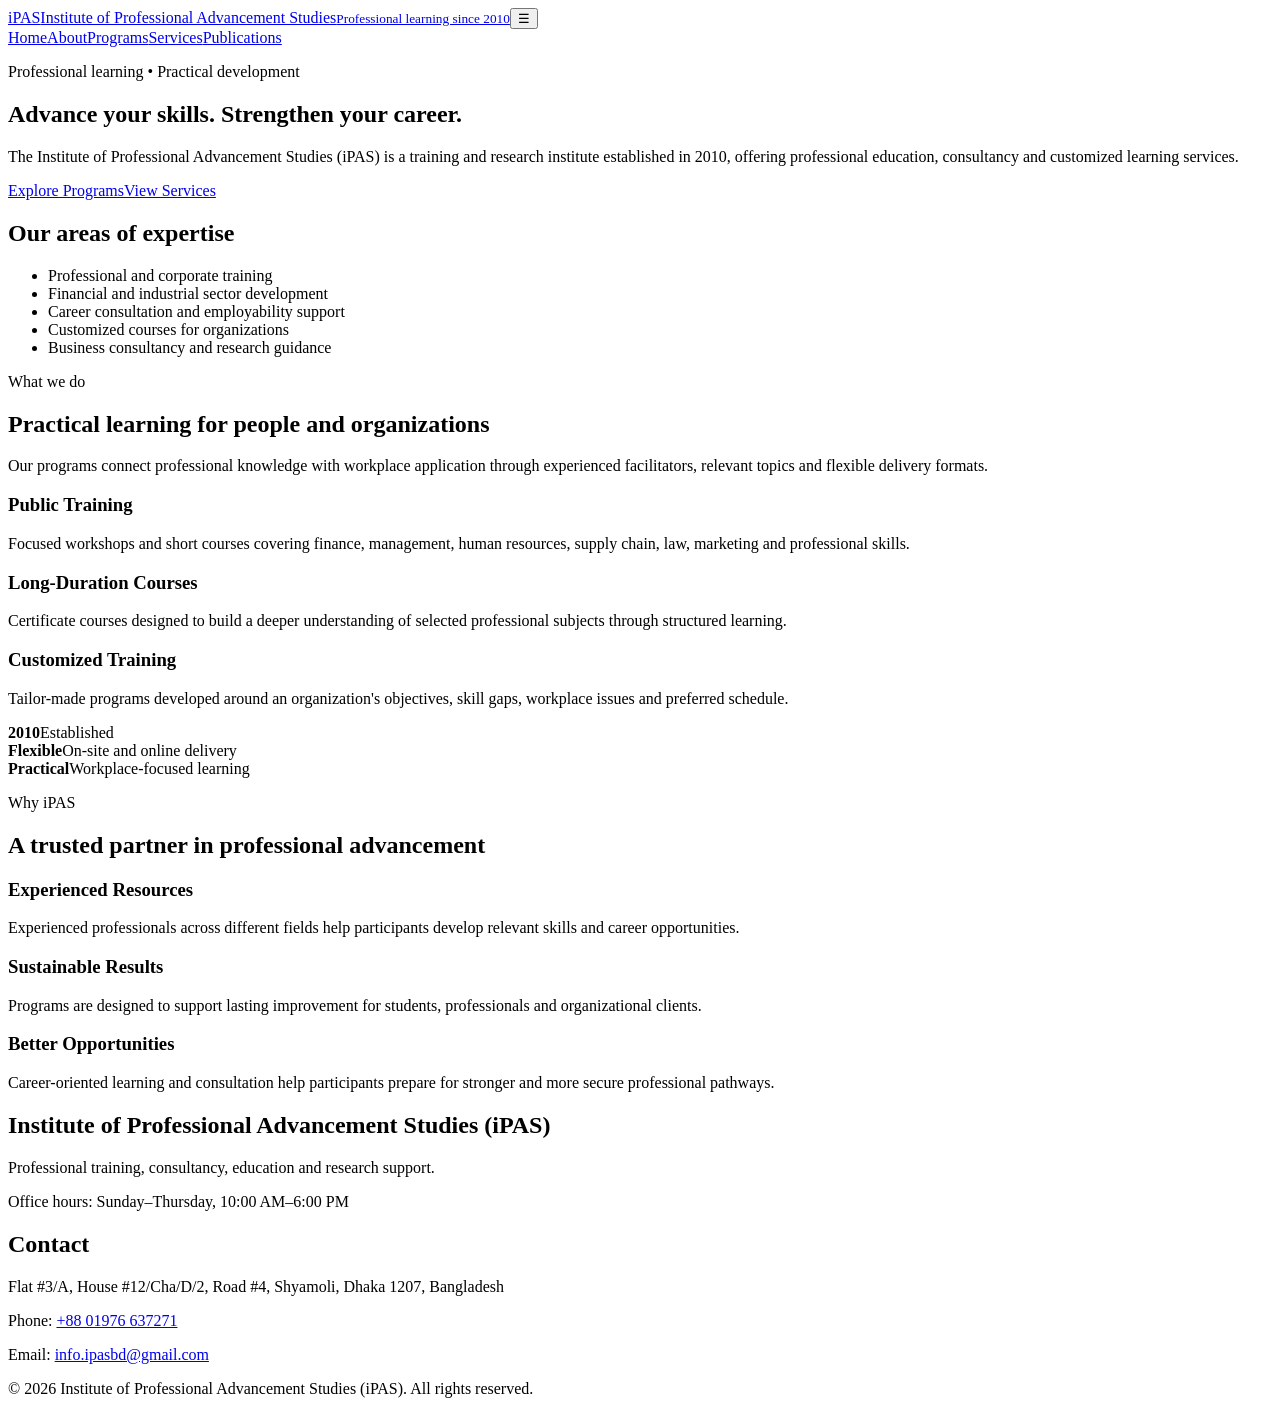
==== index.html @ 0a1c3b0c "Add complete iPAS website" ====
<!doctype html><html lang="en"><head><meta charset="utf-8"><meta name="viewport" content="width=device-width,initial-scale=1"><title>Institute of Professional Advancement Studies (iPAS)</title><meta name="description" content="iPAS provides professional training, consultancy, customized learning and career development services in Bangladesh."><link rel="stylesheet" href="assets/css/style.css"></head><body><header class="site-header"><div class="container nav-wrap"><a class="brand" href="index.html"><span class="brand-mark">iPAS</span><span class="brand-text">Institute of Professional Advancement Studies<small>Professional learning since 2010</small></span></a><button class="menu-button" aria-label="Open navigation" aria-expanded="false">☰</button><nav class="nav"><a class="active" href="index.html">Home</a><a href="about.html">About</a><a href="programs.html">Programs</a><a href="services.html">Services</a><a href="publications.html">Publications</a></nav></div></header><main><section class="hero"><div class="container hero-grid"><div><p class="eyebrow">Professional learning • Practical development</p><h1>Advance your skills. Strengthen your career.</h1><p class="lead">The Institute of Professional Advancement Studies (iPAS) is a training and research institute established in 2010, offering professional education, consultancy and customized learning services.</p><div class="button-row"><a class="btn" href="programs.html">Explore Programs</a><a class="btn secondary" href="services.html">View Services</a></div></div><aside class="hero-panel"><h2>Our areas of expertise</h2><ul class="check-list"><li>Professional and corporate training</li><li>Financial and industrial sector development</li><li>Career consultation and employability support</li><li>Customized courses for organizations</li><li>Business consultancy and research guidance</li></ul></aside></div></section><section class="section"><div class="container"><div class="section-head"><p class="eyebrow">What we do</p><h2>Practical learning for people and organizations</h2><p>Our programs connect professional knowledge with workplace application through experienced facilitators, relevant topics and flexible delivery formats.</p></div><div class="grid three"><article class="card"><h3>Public Training</h3><p>Focused workshops and short courses covering finance, management, human resources, supply chain, law, marketing and professional skills.</p></article><article class="card"><h3>Long-Duration Courses</h3><p>Certificate courses designed to build a deeper understanding of selected professional subjects through structured learning.</p></article><article class="card"><h3>Customized Training</h3><p>Tailor-made programs developed around an organization's objectives, skill gaps, workplace issues and preferred schedule.</p></article></div><div class="stat-band"><div class="stat"><strong>2010</strong><span>Established</span></div><div class="stat"><strong>Flexible</strong><span>On-site and online delivery</span></div><div class="stat"><strong>Practical</strong><span>Workplace-focused learning</span></div></div></div></section><section class="section alt"><div class="container"><div class="section-head"><p class="eyebrow">Why iPAS</p><h2>A trusted partner in professional advancement</h2></div><div class="grid three"><article class="card"><h3>Experienced Resources</h3><p>Experienced professionals across different fields help participants develop relevant skills and career opportunities.</p></article><article class="card"><h3>Sustainable Results</h3><p>Programs are designed to support lasting improvement for students, professionals and organizational clients.</p></article><article class="card"><h3>Better Opportunities</h3><p>Career-oriented learning and consultation help participants prepare for stronger and more secure professional pathways.</p></article></div></div></section></main><footer class="site-footer"><div class="container"><div class="footer-grid"><div><h2>Institute of Professional Advancement Studies (iPAS)</h2><p>Professional training, consultancy, education and research support.</p><p>Office hours: Sunday–Thursday, 10:00 AM–6:00 PM</p></div><div><h2>Contact</h2><p>Flat #3/A, House #12/Cha/D/2, Road #4, Shyamoli, Dhaka 1207, Bangladesh</p><p>Phone: <a href="tel:+8801976637271">+88 01976 637271</a></p><p>Email: <a href="mailto:info.ipasbd@gmail.com">info.ipasbd@gmail.com</a></p></div></div><div class="copyright">© 2026 Institute of Professional Advancement Studies (iPAS). All rights reserved.</div></div></footer><script src="assets/js/main.js"></script></body></html>
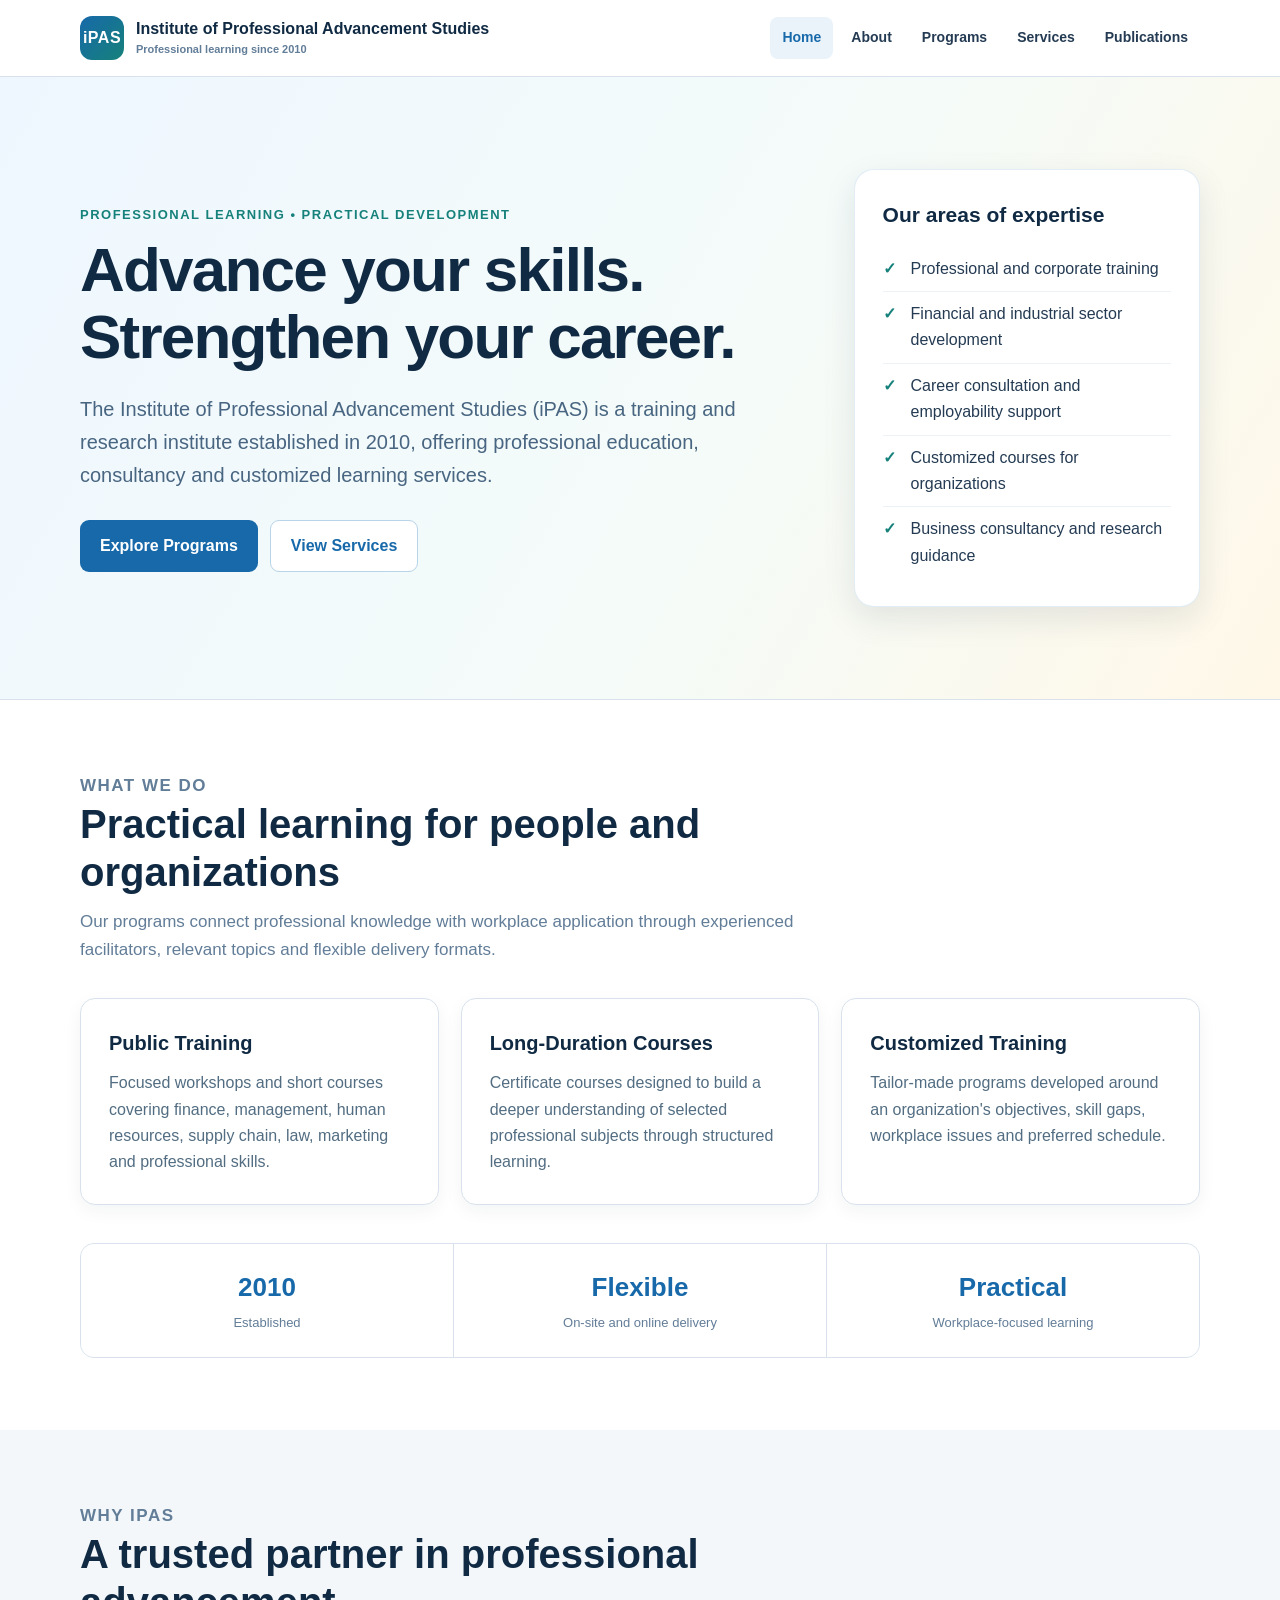
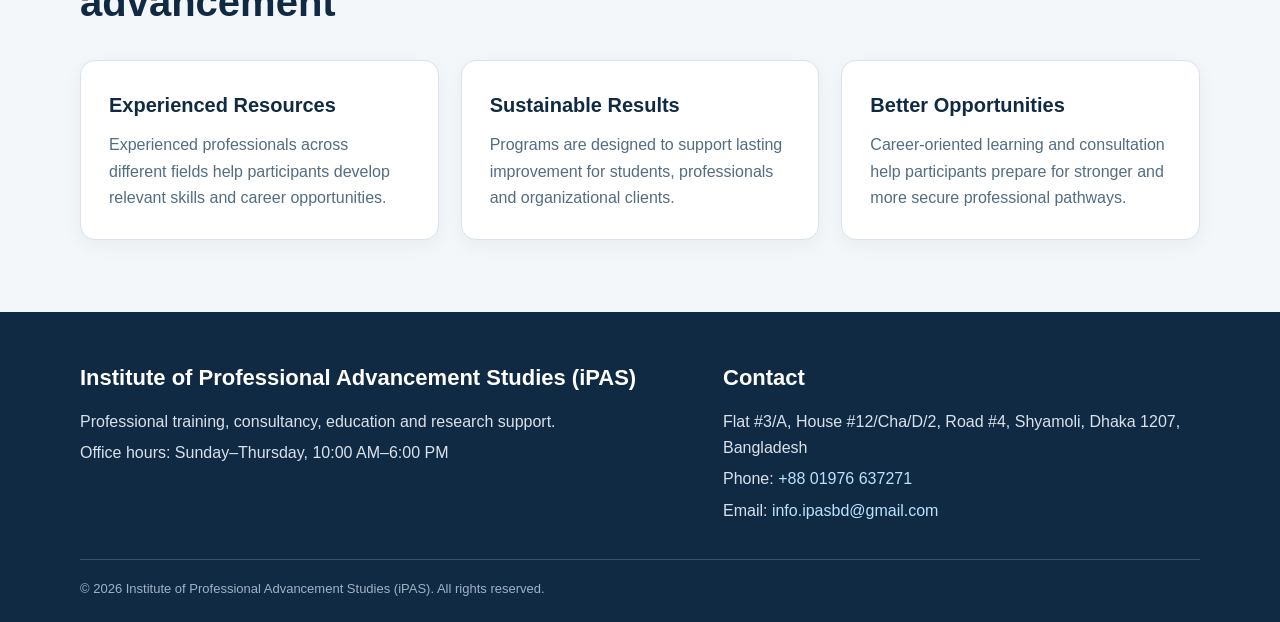
==== commit 126f8d85: "Add files via upload" ====
--- a/index.html
+++ b/index.html
@@ -1 +1 @@
-<!doctype html><html lang="en"><head><meta charset="utf-8"><meta name="viewport" content="width=device-width,initial-scale=1"><title>Institute of Professional Advancement Studies (iPAS)</title><meta name="description" content="iPAS provides professional training, consultancy, customized learning and career development services in Bangladesh."><link rel="stylesheet" href="assets/css/style.css"></head><body><header class="site-header"><div class="container nav-wrap"><a class="brand" href="index.html"><span class="brand-mark">iPAS</span><span class="brand-text">Institute of Professional Advancement Studies<small>Professional learning since 2010</small></span></a><button class="menu-button" aria-label="Open navigation" aria-expanded="false">☰</button><nav class="nav"><a class="active" href="index.html">Home</a><a href="about.html">About</a><a href="programs.html">Programs</a><a href="services.html">Services</a><a href="publications.html">Publications</a></nav></div></header><main><section class="hero"><div class="container hero-grid"><div><p class="eyebrow">Professional learning • Practical development</p><h1>Advance your skills. Strengthen your career.</h1><p class="lead">The Institute of Professional Advancement Studies (iPAS) is a training and research institute established in 2010, offering professional education, consultancy and customized learning services.</p><div class="button-row"><a class="btn" href="programs.html">Explore Programs</a><a class="btn secondary" href="services.html">View Services</a></div></div><aside class="hero-panel"><h2>Our areas of expertise</h2><ul class="check-list"><li>Professional and corporate training</li><li>Financial and industrial sector development</li><li>Career consultation and employability support</li><li>Customized courses for organizations</li><li>Business consultancy and research guidance</li></ul></aside></div></section><section class="section"><div class="container"><div class="section-head"><p class="eyebrow">What we do</p><h2>Practical learning for people and organizations</h2><p>Our programs connect professional knowledge with workplace application through experienced facilitators, relevant topics and flexible delivery formats.</p></div><div class="grid three"><article class="card"><h3>Public Training</h3><p>Focused workshops and short courses covering finance, management, human resources, supply chain, law, marketing and professional skills.</p></article><article class="card"><h3>Long-Duration Courses</h3><p>Certificate courses designed to build a deeper understanding of selected professional subjects through structured learning.</p></article><article class="card"><h3>Customized Training</h3><p>Tailor-made programs developed around an organization's objectives, skill gaps, workplace issues and preferred schedule.</p></article></div><div class="stat-band"><div class="stat"><strong>2010</strong><span>Established</span></div><div class="stat"><strong>Flexible</strong><span>On-site and online delivery</span></div><div class="stat"><strong>Practical</strong><span>Workplace-focused learning</span></div></div></div></section><section class="section alt"><div class="container"><div class="section-head"><p class="eyebrow">Why iPAS</p><h2>A trusted partner in professional advancement</h2></div><div class="grid three"><article class="card"><h3>Experienced Resources</h3><p>Experienced professionals across different fields help participants develop relevant skills and career opportunities.</p></article><article class="card"><h3>Sustainable Results</h3><p>Programs are designed to support lasting improvement for students, professionals and organizational clients.</p></article><article class="card"><h3>Better Opportunities</h3><p>Career-oriented learning and consultation help participants prepare for stronger and more secure professional pathways.</p></article></div></div></section></main><footer class="site-footer"><div class="container"><div class="footer-grid"><div><h2>Institute of Professional Advancement Studies (iPAS)</h2><p>Professional training, consultancy, education and research support.</p><p>Office hours: Sunday–Thursday, 10:00 AM–6:00 PM</p></div><div><h2>Contact</h2><p>Flat #3/A, House #12/Cha/D/2, Road #4, Shyamoli, Dhaka 1207, Bangladesh</p><p>Phone: <a href="tel:+8801976637271">+88 01976 637271</a></p><p>Email: <a href="mailto:info.ipasbd@gmail.com">info.ipasbd@gmail.com</a></p></div></div><div class="copyright">© 2026 Institute of Professional Advancement Studies (iPAS). All rights reserved.</div></div></footer><script src="assets/js/main.js"></script></body></html>
+<!doctype html><html lang="en"><head><meta charset="utf-8"><meta name="viewport" content="width=device-width,initial-scale=1"><title>Institute of Professional Advancement Studies (iPAS)</title><meta name="description" content="iPAS provides professional training, consultancy, customized learning and career development services in Bangladesh."><link rel="stylesheet" href="style.css"></head><body><header class="site-header"><div class="container nav-wrap"><a class="brand" href="index.html"><span class="brand-mark">iPAS</span><span class="brand-text">Institute of Professional Advancement Studies<small>Professional learning since 2010</small></span></a><button class="menu-button" aria-label="Open navigation" aria-expanded="false">☰</button><nav class="nav"><a class="active" href="index.html">Home</a><a href="about.html">About</a><a href="programs.html">Programs</a><a href="services.html">Services</a><a href="publications.html">Publications</a></nav></div></header><main><section class="hero"><div class="container hero-grid"><div><p class="eyebrow">Professional learning • Practical development</p><h1>Advance your skills. Strengthen your career.</h1><p class="lead">The Institute of Professional Advancement Studies (iPAS) is a training and research institute established in 2010, offering professional education, consultancy and customized learning services.</p><div class="button-row"><a class="btn" href="programs.html">Explore Programs</a><a class="btn secondary" href="services.html">View Services</a></div></div><aside class="hero-panel"><h2>Our areas of expertise</h2><ul class="check-list"><li>Professional and corporate training</li><li>Financial and industrial sector development</li><li>Career consultation and employability support</li><li>Customized courses for organizations</li><li>Business consultancy and research guidance</li></ul></aside></div></section><section class="section"><div class="container"><div class="section-head"><p class="eyebrow">What we do</p><h2>Practical learning for people and organizations</h2><p>Our programs connect professional knowledge with workplace application through experienced facilitators, relevant topics and flexible delivery formats.</p></div><div class="grid three"><article class="card"><h3>Public Training</h3><p>Focused workshops and short courses covering finance, management, human resources, supply chain, law, marketing and professional skills.</p></article><article class="card"><h3>Long-Duration Courses</h3><p>Certificate courses designed to build a deeper understanding of selected professional subjects through structured learning.</p></article><article class="card"><h3>Customized Training</h3><p>Tailor-made programs developed around an organization's objectives, skill gaps, workplace issues and preferred schedule.</p></article></div><div class="stat-band"><div class="stat"><strong>2010</strong><span>Established</span></div><div class="stat"><strong>Flexible</strong><span>On-site and online delivery</span></div><div class="stat"><strong>Practical</strong><span>Workplace-focused learning</span></div></div></div></section><section class="section alt"><div class="container"><div class="section-head"><p class="eyebrow">Why iPAS</p><h2>A trusted partner in professional advancement</h2></div><div class="grid three"><article class="card"><h3>Experienced Resources</h3><p>Experienced professionals across different fields help participants develop relevant skills and career opportunities.</p></article><article class="card"><h3>Sustainable Results</h3><p>Programs are designed to support lasting improvement for students, professionals and organizational clients.</p></article><article class="card"><h3>Better Opportunities</h3><p>Career-oriented learning and consultation help participants prepare for stronger and more secure professional pathways.</p></article></div></div></section></main><footer class="site-footer"><div class="container"><div class="footer-grid"><div><h2>Institute of Professional Advancement Studies (iPAS)</h2><p>Professional training, consultancy, education and research support.</p><p>Office hours: Sunday–Thursday, 10:00 AM–6:00 PM</p></div><div><h2>Contact</h2><p>Flat #3/A, House #12/Cha/D/2, Road #4, Shyamoli, Dhaka 1207, Bangladesh</p><p>Phone: <a href="tel:+8801976637271">+88 01976 637271</a></p><p>Email: <a href="mailto:info.ipasbd@gmail.com">info.ipasbd@gmail.com</a></p></div></div><div class="copyright">© 2026 Institute of Professional Advancement Studies (iPAS). All rights reserved.</div></div></footer><script src="main.js"></script></body></html>
--- a/style.css
+++ b/style.css
@@ -0,0 +1,2 @@
+:root{--navy:#102a43;--blue:#1769aa;--teal:#16817a;--gold:#e0a72f;--ink:#243b53;--muted:#627d98;--line:#d9e2ec;--soft:#f3f7fa;--white:#fff;--shadow:0 12px 32px rgba(16,42,67,.10)}
+*{box-sizing:border-box}html{scroll-behavior:smooth}body{margin:0;color:var(--ink);font-family:Inter,"Segoe UI",Arial,sans-serif;line-height:1.65;background:var(--white)}a{color:var(--blue);text-decoration:none}a:hover{text-decoration:underline}.container{width:min(1120px,calc(100% - 40px));margin:auto}.site-header{position:sticky;top:0;z-index:20;background:rgba(255,255,255,.96);border-bottom:1px solid var(--line);backdrop-filter:blur(10px)}.nav-wrap{min-height:76px;display:flex;align-items:center;justify-content:space-between;gap:24px}.brand{display:flex;align-items:center;gap:12px;color:var(--navy);font-weight:800;text-decoration:none}.brand:hover{text-decoration:none}.brand-mark{display:grid;place-items:center;width:44px;height:44px;border-radius:12px;background:linear-gradient(135deg,var(--blue),var(--teal));color:#fff;font-size:16px;letter-spacing:.5px}.brand-text{line-height:1.15}.brand-text small{display:block;margin-top:4px;color:var(--muted);font-size:11px;font-weight:600}.nav{display:flex;align-items:center;gap:6px}.nav a{padding:9px 12px;border-radius:8px;color:var(--ink);font-size:14px;font-weight:650}.nav a:hover,.nav a.active{color:var(--blue);background:#eaf3fa;text-decoration:none}.hero{padding:92px 0;background:linear-gradient(120deg,#eef7ff 0%,#f4fbf9 55%,#fff8e8 100%);border-bottom:1px solid var(--line)}.hero-grid{display:grid;grid-template-columns:1.35fr .65fr;gap:54px;align-items:center}.eyebrow{margin:0 0 12px;color:var(--teal);font-size:13px;font-weight:800;letter-spacing:1.5px;text-transform:uppercase}.hero h1,.page-hero h1{margin:0;color:var(--navy);font-size:clamp(38px,5vw,62px);line-height:1.08;letter-spacing:-1.8px}.hero .lead{max-width:760px;margin:22px 0 28px;color:#486581;font-size:20px}.button-row{display:flex;flex-wrap:wrap;gap:12px}.btn{display:inline-flex;align-items:center;justify-content:center;padding:12px 20px;border-radius:9px;background:var(--blue);color:#fff;font-weight:750}.btn:hover{background:#12578e;color:#fff;text-decoration:none}.btn.secondary{background:#fff;color:var(--blue);border:1px solid #b8d4e8}.hero-panel{padding:28px;border-radius:20px;background:#fff;box-shadow:var(--shadow);border:1px solid rgba(23,105,170,.12)}.hero-panel h2{margin:0 0 14px;color:var(--navy);font-size:21px}.check-list{margin:0;padding:0;list-style:none}.check-list li{position:relative;padding:9px 0 9px 28px;border-bottom:1px solid #edf2f7}.check-list li:last-child{border:0}.check-list li:before{content:"✓";position:absolute;left:0;color:var(--teal);font-weight:900}.section{padding:72px 0}.section.alt{background:var(--soft)}.section-head{max-width:760px;margin-bottom:34px}.section-head h2,.content h2{margin:0 0 12px;color:var(--navy);font-size:clamp(28px,3.5vw,40px);line-height:1.2}.section-head p{margin:0;color:var(--muted);font-size:17px}.grid{display:grid;gap:22px}.grid.three{grid-template-columns:repeat(3,1fr)}.grid.two{grid-template-columns:repeat(2,1fr)}.card{padding:28px;border:1px solid var(--line);border-radius:15px;background:#fff;box-shadow:0 6px 18px rgba(16,42,67,.05)}.card h3{margin:0 0 10px;color:var(--navy);font-size:20px}.card p{margin:0;color:#526d82}.card ul{margin:12px 0 0;padding-left:20px}.stat-band{display:grid;grid-template-columns:repeat(3,1fr);gap:1px;margin-top:38px;overflow:hidden;border:1px solid var(--line);border-radius:14px;background:var(--line)}.stat{padding:22px;background:#fff;text-align:center}.stat strong{display:block;color:var(--blue);font-size:26px}.stat span{color:var(--muted);font-size:13px}.page-hero{padding:66px 0;background:linear-gradient(120deg,#edf6fd,#f5fbf9)}.page-hero h1{font-size:clamp(36px,4.5vw,54px)}.page-hero p{max-width:790px;margin:18px 0 0;color:#486581;font-size:19px}.content{max-width:850px}.content h2{margin-top:42px;font-size:30px}.content h2:first-child{margin-top:0}.content h3{margin:26px 0 8px;color:var(--navy)}.content p{margin:0 0 16px}.content ul{padding-left:22px}.notice{padding:20px 22px;border-left:4px solid var(--gold);border-radius:8px;background:#fff9e9}.person-list{display:grid;grid-template-columns:repeat(3,1fr);gap:14px;margin-top:20px}.person{padding:16px;border-radius:10px;background:var(--soft);color:var(--navy);font-weight:700;text-align:center}.site-footer{padding:48px 0 22px;background:var(--navy);color:#d9e2ec}.footer-grid{display:grid;grid-template-columns:1.1fr .9fr;gap:60px}.site-footer h2{margin:0 0 12px;color:#fff;font-size:22px}.site-footer p{margin:5px 0}.site-footer a{color:#b9e3ff}.copyright{margin-top:30px;padding-top:18px;border-top:1px solid rgba(255,255,255,.18);color:#9fb3c8;font-size:13px}.menu-button{display:none;border:1px solid var(--line);border-radius:8px;background:#fff;padding:8px 11px;font-size:20px}@media(max-width:850px){.hero-grid,.grid.three,.grid.two,.footer-grid{grid-template-columns:1fr}.hero{padding:65px 0}.hero-panel{max-width:620px}.person-list{grid-template-columns:repeat(2,1fr)}.menu-button{display:block}.nav{display:none;position:absolute;top:76px;left:0;right:0;flex-direction:column;align-items:stretch;padding:14px 20px;background:#fff;border-bottom:1px solid var(--line)}.nav.open{display:flex}.nav a{padding:11px 14px}.stat-band{grid-template-columns:1fr}}@media(max-width:520px){.container{width:min(100% - 28px,1120px)}.brand-text small{display:none}.hero h1,.page-hero h1{letter-spacing:-1px}.person-list{grid-template-columns:1fr}.section{padding:54px 0}}
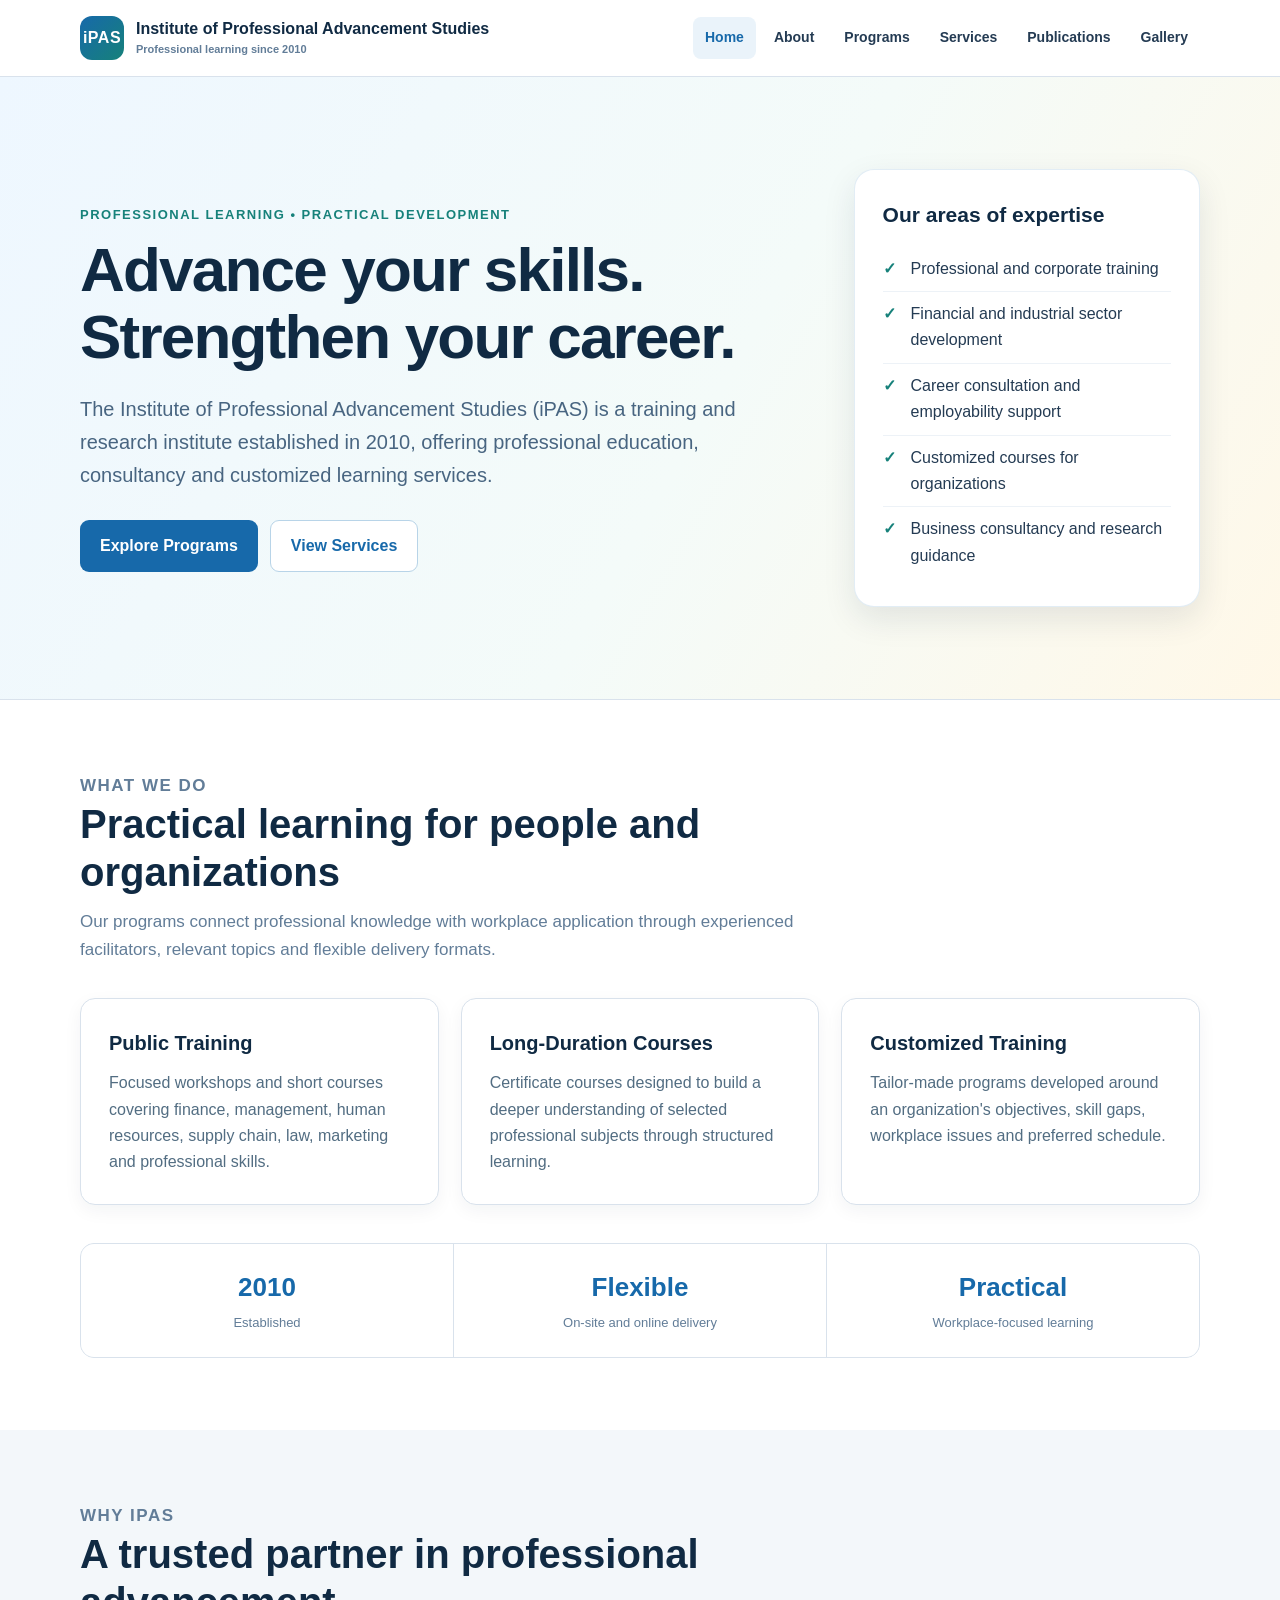
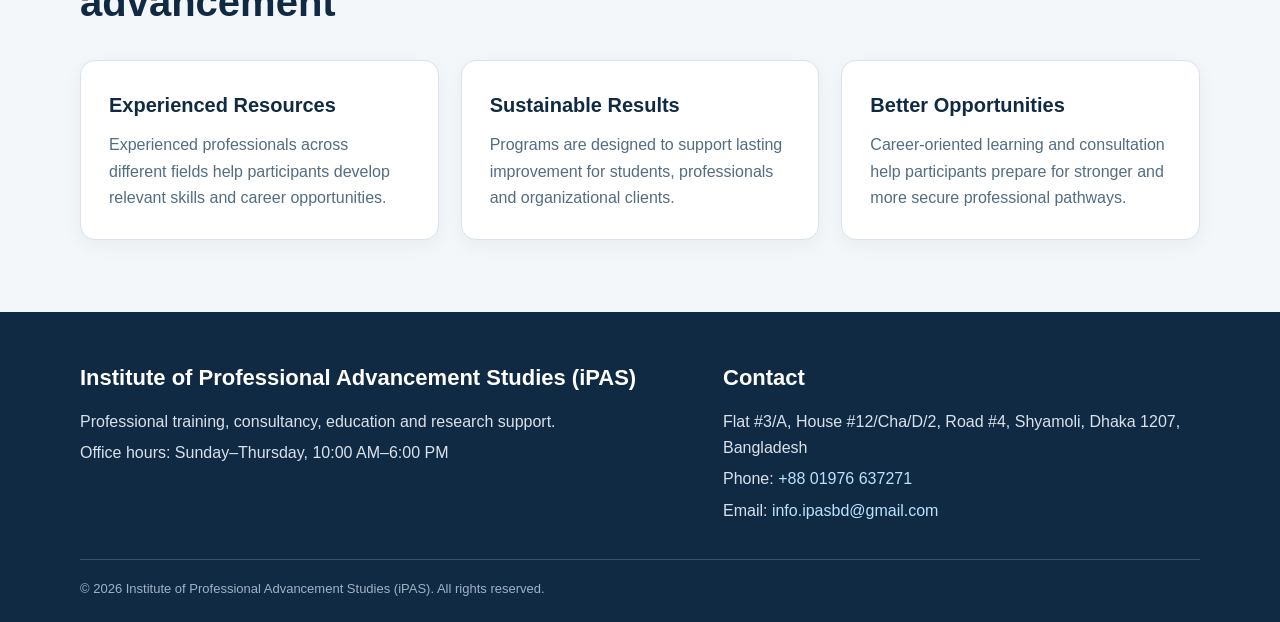
==== commit 53d2d312: "Add 2026-27 courses and gallery" ====
--- a/index.html
+++ b/index.html
@@ -1 +1 @@
-<!doctype html><html lang="en"><head><meta charset="utf-8"><meta name="viewport" content="width=device-width,initial-scale=1"><title>Institute of Professional Advancement Studies (iPAS)</title><meta name="description" content="iPAS provides professional training, consultancy, customized learning and career development services in Bangladesh."><link rel="stylesheet" href="style.css"></head><body><header class="site-header"><div class="container nav-wrap"><a class="brand" href="index.html"><span class="brand-mark">iPAS</span><span class="brand-text">Institute of Professional Advancement Studies<small>Professional learning since 2010</small></span></a><button class="menu-button" aria-label="Open navigation" aria-expanded="false">☰</button><nav class="nav"><a class="active" href="index.html">Home</a><a href="about.html">About</a><a href="programs.html">Programs</a><a href="services.html">Services</a><a href="publications.html">Publications</a></nav></div></header><main><section class="hero"><div class="container hero-grid"><div><p class="eyebrow">Professional learning • Practical development</p><h1>Advance your skills. Strengthen your career.</h1><p class="lead">The Institute of Professional Advancement Studies (iPAS) is a training and research institute established in 2010, offering professional education, consultancy and customized learning services.</p><div class="button-row"><a class="btn" href="programs.html">Explore Programs</a><a class="btn secondary" href="services.html">View Services</a></div></div><aside class="hero-panel"><h2>Our areas of expertise</h2><ul class="check-list"><li>Professional and corporate training</li><li>Financial and industrial sector development</li><li>Career consultation and employability support</li><li>Customized courses for organizations</li><li>Business consultancy and research guidance</li></ul></aside></div></section><section class="section"><div class="container"><div class="section-head"><p class="eyebrow">What we do</p><h2>Practical learning for people and organizations</h2><p>Our programs connect professional knowledge with workplace application through experienced facilitators, relevant topics and flexible delivery formats.</p></div><div class="grid three"><article class="card"><h3>Public Training</h3><p>Focused workshops and short courses covering finance, management, human resources, supply chain, law, marketing and professional skills.</p></article><article class="card"><h3>Long-Duration Courses</h3><p>Certificate courses designed to build a deeper understanding of selected professional subjects through structured learning.</p></article><article class="card"><h3>Customized Training</h3><p>Tailor-made programs developed around an organization's objectives, skill gaps, workplace issues and preferred schedule.</p></article></div><div class="stat-band"><div class="stat"><strong>2010</strong><span>Established</span></div><div class="stat"><strong>Flexible</strong><span>On-site and online delivery</span></div><div class="stat"><strong>Practical</strong><span>Workplace-focused learning</span></div></div></div></section><section class="section alt"><div class="container"><div class="section-head"><p class="eyebrow">Why iPAS</p><h2>A trusted partner in professional advancement</h2></div><div class="grid three"><article class="card"><h3>Experienced Resources</h3><p>Experienced professionals across different fields help participants develop relevant skills and career opportunities.</p></article><article class="card"><h3>Sustainable Results</h3><p>Programs are designed to support lasting improvement for students, professionals and organizational clients.</p></article><article class="card"><h3>Better Opportunities</h3><p>Career-oriented learning and consultation help participants prepare for stronger and more secure professional pathways.</p></article></div></div></section></main><footer class="site-footer"><div class="container"><div class="footer-grid"><div><h2>Institute of Professional Advancement Studies (iPAS)</h2><p>Professional training, consultancy, education and research support.</p><p>Office hours: Sunday–Thursday, 10:00 AM–6:00 PM</p></div><div><h2>Contact</h2><p>Flat #3/A, House #12/Cha/D/2, Road #4, Shyamoli, Dhaka 1207, Bangladesh</p><p>Phone: <a href="tel:+8801976637271">+88 01976 637271</a></p><p>Email: <a href="mailto:info.ipasbd@gmail.com">info.ipasbd@gmail.com</a></p></div></div><div class="copyright">© 2026 Institute of Professional Advancement Studies (iPAS). All rights reserved.</div></div></footer><script src="main.js"></script></body></html>
+<!doctype html><html lang="en"><head><meta charset="utf-8"><meta name="viewport" content="width=device-width,initial-scale=1"><title>Institute of Professional Advancement Studies (iPAS)</title><meta name="description" content="iPAS provides professional training, consultancy, customized learning and career development services in Bangladesh."><link rel="stylesheet" href="style.css"></head><body><header class="site-header"><div class="container nav-wrap"><a class="brand" href="index.html"><span class="brand-mark">iPAS</span><span class="brand-text">Institute of Professional Advancement Studies<small>Professional learning since 2010</small></span></a><button class="menu-button" aria-label="Open navigation" aria-expanded="false">☰</button><nav class="nav"><a class="active" href="index.html">Home</a><a href="about.html">About</a><a href="programs.html">Programs</a><a href="services.html">Services</a><a href="publications.html">Publications</a><a href="gallery.html">Gallery</a></nav></div></header><main><section class="hero"><div class="container hero-grid"><div><p class="eyebrow">Professional learning • Practical development</p><h1>Advance your skills. Strengthen your career.</h1><p class="lead">The Institute of Professional Advancement Studies (iPAS) is a training and research institute established in 2010, offering professional education, consultancy and customized learning services.</p><div class="button-row"><a class="btn" href="programs.html">Explore Programs</a><a class="btn secondary" href="services.html">View Services</a></div></div><aside class="hero-panel"><h2>Our areas of expertise</h2><ul class="check-list"><li>Professional and corporate training</li><li>Financial and industrial sector development</li><li>Career consultation and employability support</li><li>Customized courses for organizations</li><li>Business consultancy and research guidance</li></ul></aside></div></section><section class="section"><div class="container"><div class="section-head"><p class="eyebrow">What we do</p><h2>Practical learning for people and organizations</h2><p>Our programs connect professional knowledge with workplace application through experienced facilitators, relevant topics and flexible delivery formats.</p></div><div class="grid three"><article class="card"><h3>Public Training</h3><p>Focused workshops and short courses covering finance, management, human resources, supply chain, law, marketing and professional skills.</p></article><article class="card"><h3>Long-Duration Courses</h3><p>Certificate courses designed to build a deeper understanding of selected professional subjects through structured learning.</p></article><article class="card"><h3>Customized Training</h3><p>Tailor-made programs developed around an organization's objectives, skill gaps, workplace issues and preferred schedule.</p></article></div><div class="stat-band"><div class="stat"><strong>2010</strong><span>Established</span></div><div class="stat"><strong>Flexible</strong><span>On-site and online delivery</span></div><div class="stat"><strong>Practical</strong><span>Workplace-focused learning</span></div></div></div></section><section class="section alt"><div class="container"><div class="section-head"><p class="eyebrow">Why iPAS</p><h2>A trusted partner in professional advancement</h2></div><div class="grid three"><article class="card"><h3>Experienced Resources</h3><p>Experienced professionals across different fields help participants develop relevant skills and career opportunities.</p></article><article class="card"><h3>Sustainable Results</h3><p>Programs are designed to support lasting improvement for students, professionals and organizational clients.</p></article><article class="card"><h3>Better Opportunities</h3><p>Career-oriented learning and consultation help participants prepare for stronger and more secure professional pathways.</p></article></div></div></section></main><footer class="site-footer"><div class="container"><div class="footer-grid"><div><h2>Institute of Professional Advancement Studies (iPAS)</h2><p>Professional training, consultancy, education and research support.</p><p>Office hours: Sunday–Thursday, 10:00 AM–6:00 PM</p></div><div><h2>Contact</h2><p>Flat #3/A, House #12/Cha/D/2, Road #4, Shyamoli, Dhaka 1207, Bangladesh</p><p>Phone: <a href="tel:+8801976637271">+88 01976 637271</a></p><p>Email: <a href="mailto:info.ipasbd@gmail.com">info.ipasbd@gmail.com</a></p></div></div><div class="copyright">© 2026 Institute of Professional Advancement Studies (iPAS). All rights reserved.</div></div></footer><script src="main.js"></script></body></html>
